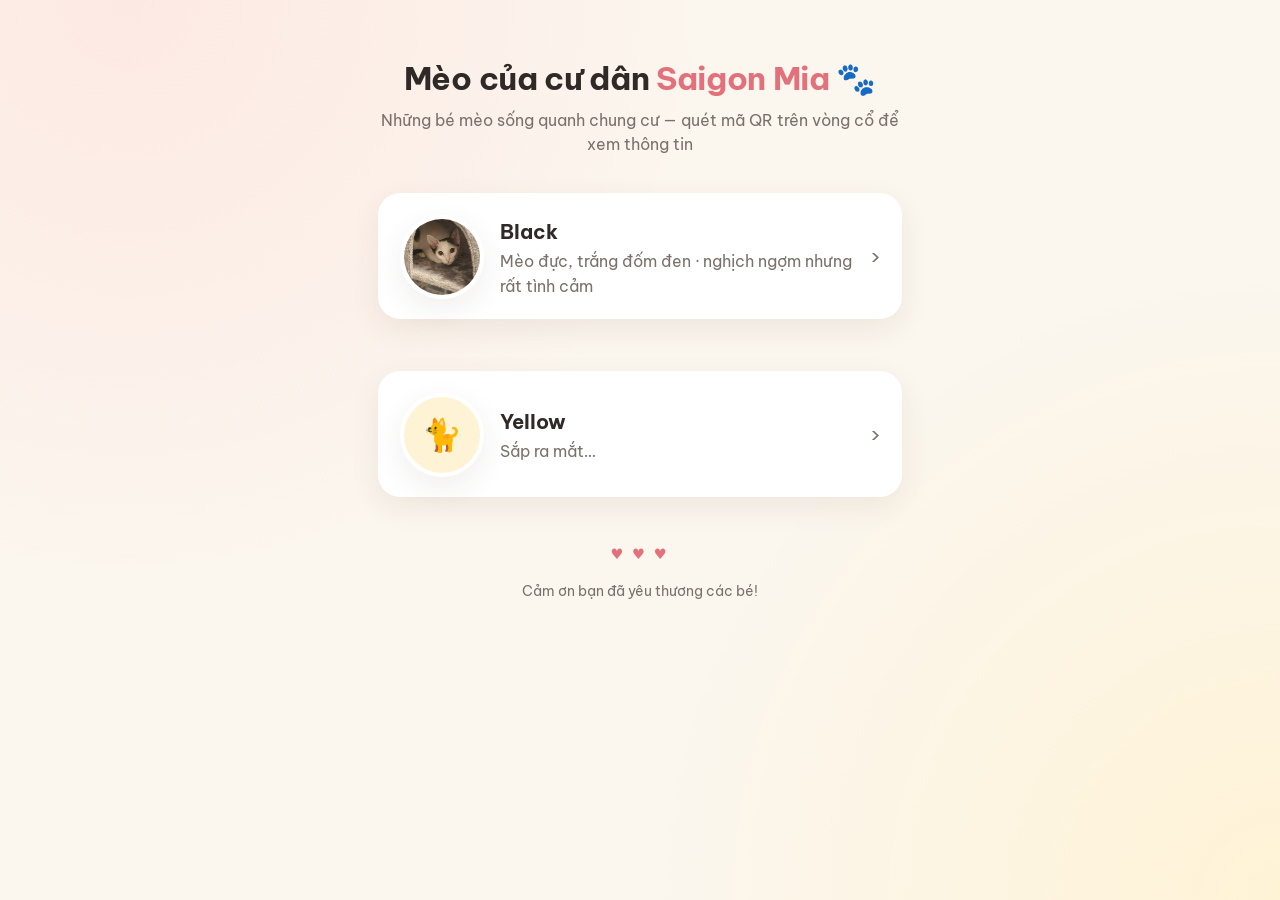
==== index.html @ 401604a2 "Cat pages for Black + Yellow, collar tag engraving" ====
<!doctype html>
<html lang="vi">
<head>
  <meta charset="utf-8">
  <meta name="viewport" content="width=device-width, initial-scale=1">
  <title>Mèo của cư dân Saigon Mia</title>
  <link rel="icon" href="data:image/svg+xml,<svg xmlns='http://www.w3.org/2000/svg' viewBox='0 0 100 100'><text y='.9em' font-size='90'>🐾</text></svg>">
  <link rel="preconnect" href="https://fonts.googleapis.com">
  <link rel="preconnect" href="https://fonts.gstatic.com" crossorigin>
  <link href="https://fonts.googleapis.com/css2?family=Be+Vietnam+Pro:wght@400;500;600;700&display=swap" rel="stylesheet">
  <link rel="stylesheet" href="assets/style.css">
</head>
<body>
<main>

  <section class="hero">
    <h1>Mèo của cư dân <span class="name">Saigon Mia</span> 🐾</h1>
    <p class="tag">Những bé mèo sống quanh chung cư — quét mã QR trên vòng cổ để xem thông tin</p>
  </section>

  <div class="cats">
    <a class="card cat-link" href="black/">
      <img src="assets/black-peek.jpg" alt="Black">
      <div>
        <h2>Black</h2>
        <p>Mèo đực, trắng đốm đen · nghịch ngợm nhưng rất tình cảm</p>
      </div>
      <span class="arrow">›</span>
    </a>

    <a class="card cat-link" href="yellow/">
      <div class="placeholder">🐈</div>
      <div>
        <h2>Yellow</h2>
        <p>Sắp ra mắt…</p>
      </div>
      <span class="arrow">›</span>
    </a>
  </div>

  <footer>
    <p class="hearts">♥ ♥ ♥</p>
    <p>Cảm ơn bạn đã yêu thương các bé!</p>
  </footer>

</main>
</body>
</html>
---- assets/style.css ----
:root {
  --bg: #fbf6ee;
  --card: #ffffff;
  --ink: #2f2a28;
  --muted: #7a716c;
  --accent: #e2717b;
  --accent-soft: #fbe4e6;
  --ok: #4f9d69;
  --ok-soft: #e4f3e8;
  --no: #d9534f;
  --no-soft: #fbe5e4;
  --radius: 22px;
  --shadow: 0 10px 30px rgba(80, 50, 40, 0.08);
}

* { box-sizing: border-box; }

html { -webkit-text-size-adjust: 100%; }

body {
  margin: 0;
  background: var(--bg);
  background-image:
    radial-gradient(circle at 10% 0%, #fde9e3 0, transparent 40%),
    radial-gradient(circle at 100% 100%, #fff3d6 0, transparent 40%);
  color: var(--ink);
  font-family: "Be Vietnam Pro", system-ui, -apple-system, "Segoe UI", Roboto, sans-serif;
  line-height: 1.55;
  min-height: 100vh;
}

main {
  max-width: 560px;
  margin: 0 auto;
  padding: 28px 18px 48px;
}

/* ---------- hero ---------- */
.hero { text-align: center; padding: 8px 0 18px; }

.hero .photo {
  width: 190px;
  height: 190px;
  border-radius: 50%;
  object-fit: cover;
  object-position: center 40%;
  border: 6px solid #fff;
  box-shadow: var(--shadow);
  background: #eee;
}

.hero h1 {
  font-size: 2rem;
  margin: 18px 0 4px;
  letter-spacing: -0.01em;
}

.hero h1 .name { color: var(--accent); }

.hero .tag { color: var(--muted); margin: 0; font-size: 1rem; }

/* ---------- call button ---------- */
.call {
  display: flex;
  flex-direction: column;
  gap: 10px;
  margin: 18px 0 8px;
}

.btn {
  display: flex;
  align-items: center;
  justify-content: center;
  gap: 10px;
  padding: 16px 20px;
  border-radius: 999px;
  font-weight: 700;
  font-size: 1.15rem;
  text-decoration: none;
  color: #fff;
  background: var(--accent);
  box-shadow: 0 8px 20px rgba(226, 113, 123, 0.35);
  transition: transform .12s ease;
}

.btn:active { transform: scale(.98); }

.btn.secondary {
  background: #fff;
  color: var(--ink);
  box-shadow: var(--shadow);
  font-size: 1rem;
}

.btn .num { letter-spacing: .04em; }

/* ---------- cards ---------- */
.card {
  background: var(--card);
  border-radius: var(--radius);
  box-shadow: var(--shadow);
  padding: 22px 22px 20px;
  margin: 18px 0;
}

.card h2 {
  margin: 0 0 12px;
  font-size: 1.1rem;
  display: flex;
  align-items: center;
  gap: 8px;
}

.card p { margin: 0 0 10px; }
.card p:last-child { margin-bottom: 0; }

.notice {
  background: var(--accent-soft);
  border-left: 5px solid var(--accent);
}

/* definition list for facts */
.facts {
  display: grid;
  grid-template-columns: max-content 1fr;
  gap: 8px 16px;
  margin: 0;
}

.facts dt { color: var(--muted); font-weight: 500; }
.facts dd { margin: 0; font-weight: 600; }

/* health rows */
.health { list-style: none; margin: 0; padding: 0; }

.health li {
  display: flex;
  justify-content: space-between;
  align-items: baseline;
  gap: 12px;
  padding: 10px 0;
  border-top: 1px solid #f0eae3;
}

.health li:first-child { border-top: 0; padding-top: 0; }
.health .date { font-weight: 700; white-space: nowrap; }
.health .sub { display: block; color: var(--muted); font-size: .9rem; }

/* food lists */
.food { display: grid; gap: 12px; }

@media (min-width: 480px) { .food { grid-template-columns: 1fr 1fr; } }

.food ul {
  margin: 0;
  padding: 14px 16px 14px 34px;
  border-radius: 16px;
}

.food ul.ok { background: var(--ok-soft); }
.food ul.no { background: var(--no-soft); }
.food li { margin: 4px 0; }
.food li::marker { font-size: .9em; }
.food .label { font-weight: 700; margin: 0 0 6px; }
.food .ok + .label, .food .label.ok { color: var(--ok); }
.food .label.no { color: var(--no); }

/* gallery */
.gallery { display: grid; grid-template-columns: 1fr 1fr; gap: 12px; margin: 18px 0; }

.gallery img {
  width: 100%;
  aspect-ratio: 3 / 4;
  object-fit: cover;
  border-radius: 18px;
  box-shadow: var(--shadow);
  background: #eee;
}

/* footer */
footer {
  text-align: center;
  color: var(--muted);
  font-size: .9rem;
  margin-top: 28px;
}

footer a { color: var(--accent); text-decoration: none; font-weight: 600; }
footer .hearts { color: var(--accent); letter-spacing: .2em; }

/* ---------- index page ---------- */
.cats { display: grid; gap: 16px; }

.cat-link {
  display: flex;
  align-items: center;
  gap: 16px;
  text-decoration: none;
  color: inherit;
}

.cat-link img, .cat-link .placeholder {
  width: 84px;
  height: 84px;
  border-radius: 50%;
  object-fit: cover;
  flex: none;
  border: 4px solid #fff;
  box-shadow: var(--shadow);
}

.cat-link .placeholder {
  display: grid;
  place-items: center;
  background: #fff3d6;
  font-size: 2rem;
}

.cat-link h2 { margin: 0 0 2px; font-size: 1.25rem; }
.cat-link p { margin: 0; color: var(--muted); }
.cat-link .arrow { margin-left: auto; color: var(--muted); font-size: 1.4rem; }
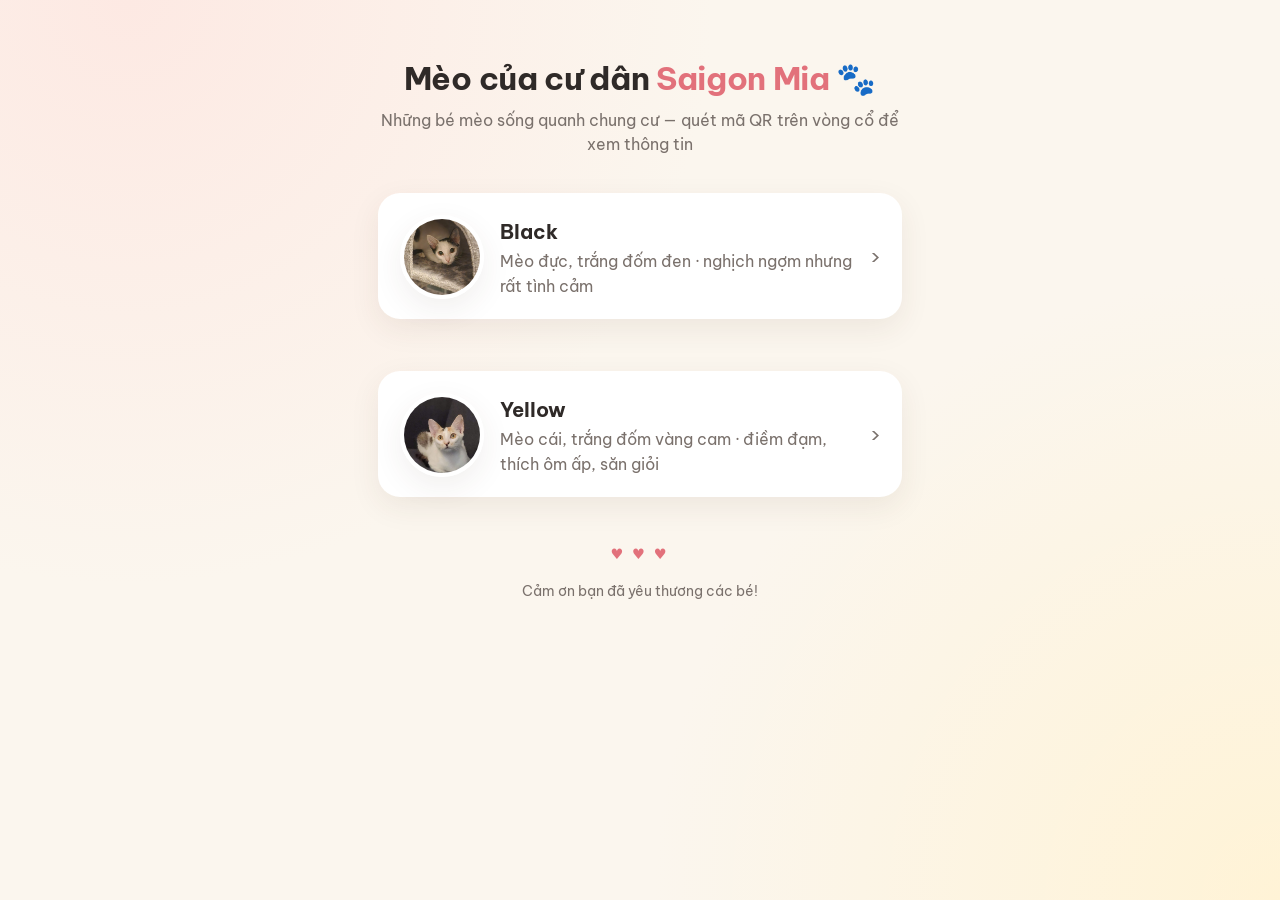
==== commit ad8d09be: "Yellow: page, photos, engraving; sibling links" ====
--- a/index.html
+++ b/index.html
@@ -29,10 +29,10 @@
     </a>
 
     <a class="card cat-link" href="yellow/">
-      <div class="placeholder">🐈</div>
+      <img src="assets/yellow-couch.jpg" alt="Yellow" style="object-position: center 42%">
       <div>
         <h2>Yellow</h2>
-        <p>Sắp ra mắt…</p>
+        <p>Mèo cái, trắng đốm vàng cam · điềm đạm, thích ôm ấp, săn giỏi</p>
       </div>
       <span class="arrow">›</span>
     </a>
@@ -44,5 +44,7 @@
   </footer>
 
 </main>
+<!-- visit counter: private dashboard at https://kitties.goatcounter.com -->
+<script data-goatcounter="https://kitties.goatcounter.com/count" async src="//gc.zgo.at/count.js"></script>
 </body>
 </html>
--- a/assets/style.css
+++ b/assets/style.css
@@ -94,6 +94,22 @@
 
 .btn .num { letter-spacing: .04em; }
 
+/* small contact pills (less prominent than .btn) */
+.contact { display: flex; flex-wrap: wrap; gap: 10px; margin-top: 4px; }
+
+.pill {
+  display: inline-flex;
+  align-items: center;
+  gap: 6px;
+  padding: 9px 16px;
+  border-radius: 999px;
+  background: var(--accent-soft);
+  color: var(--ink);
+  font-weight: 600;
+  text-decoration: none;
+  letter-spacing: .02em;
+}
+
 /* ---------- cards ---------- */
 .card {
   background: var(--card);
@@ -129,6 +145,7 @@
 
 .facts dt { color: var(--muted); font-weight: 500; }
 .facts dd { margin: 0; font-weight: 600; }
+.facts a { color: var(--accent); text-decoration: none; }
 
 /* health rows */
 .health { list-style: none; margin: 0; padding: 0; }
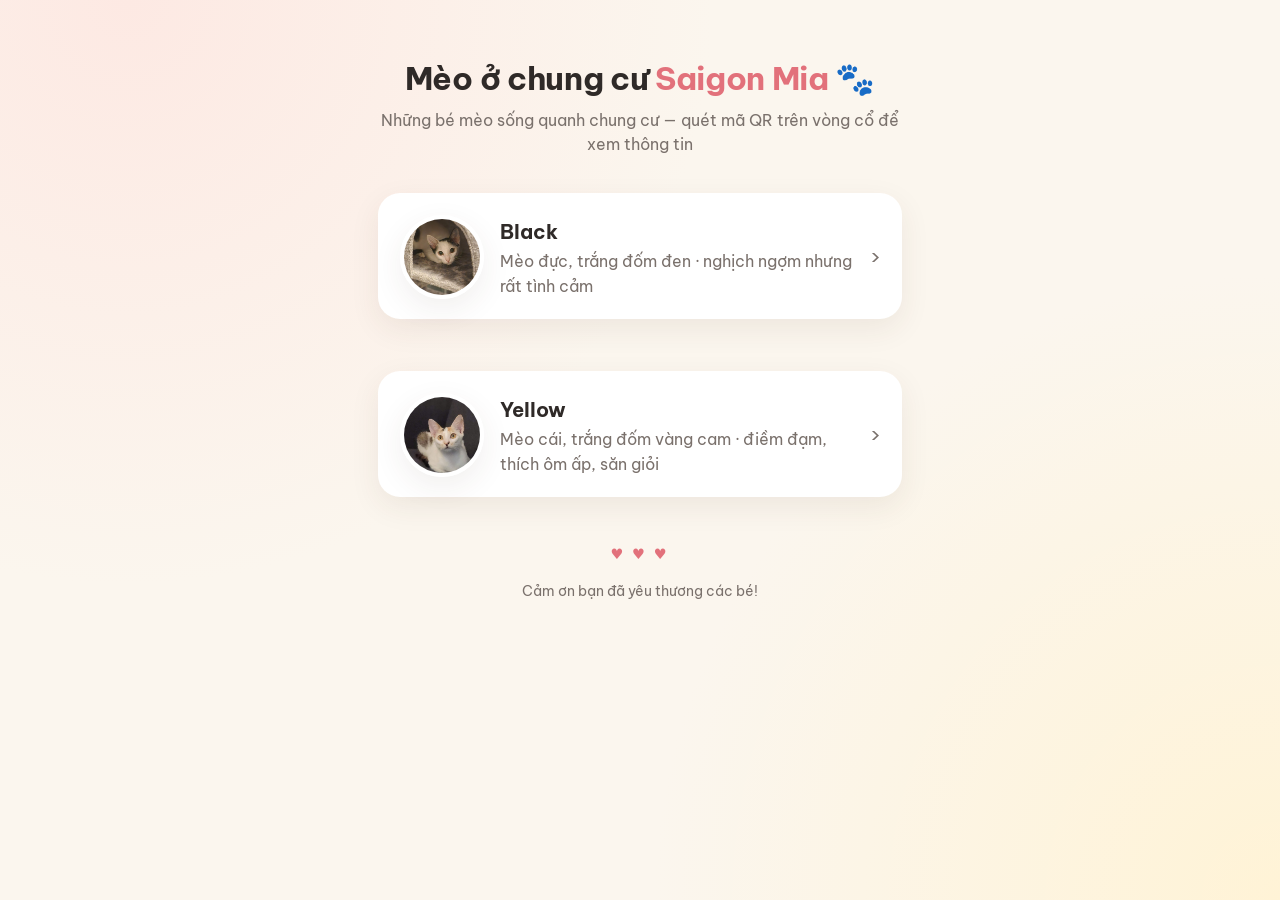
==== commit 838c9bce: "Wording: cats live at Saigon Mia; expand food lists" ====
--- a/index.html
+++ b/index.html
@@ -3,7 +3,7 @@
 <head>
   <meta charset="utf-8">
   <meta name="viewport" content="width=device-width, initial-scale=1">
-  <title>Mèo của cư dân Saigon Mia</title>
+  <title>Mèo ở chung cư Saigon Mia</title>
   <link rel="icon" href="data:image/svg+xml,<svg xmlns='http://www.w3.org/2000/svg' viewBox='0 0 100 100'><text y='.9em' font-size='90'>🐾</text></svg>">
   <link rel="preconnect" href="https://fonts.googleapis.com">
   <link rel="preconnect" href="https://fonts.gstatic.com" crossorigin>
@@ -14,7 +14,7 @@
 <main>
 
   <section class="hero">
-    <h1>Mèo của cư dân <span class="name">Saigon Mia</span> 🐾</h1>
+    <h1>Mèo ở chung cư <span class="name">Saigon Mia</span> 🐾</h1>
     <p class="tag">Những bé mèo sống quanh chung cư — quét mã QR trên vòng cổ để xem thông tin</p>
   </section>
 
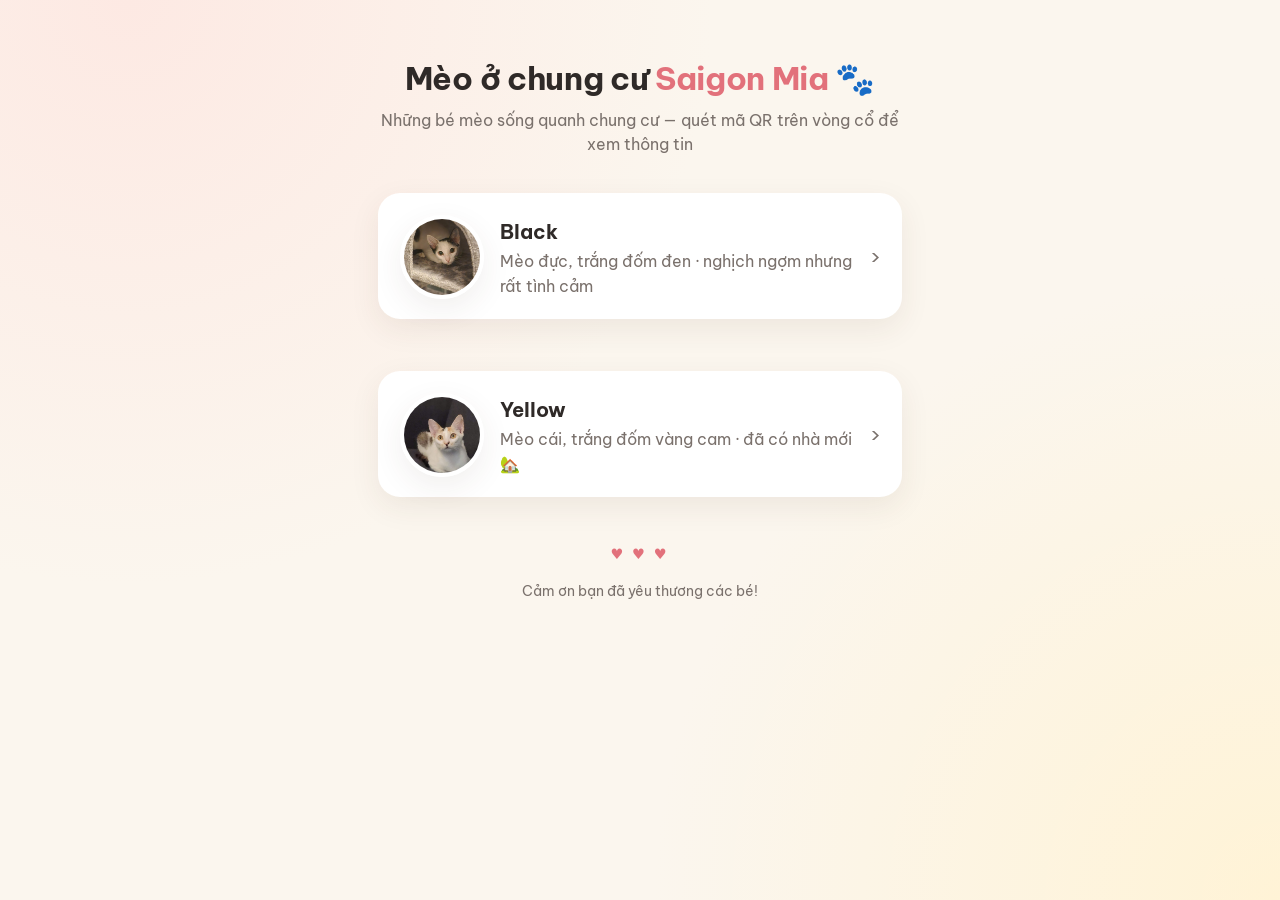
==== commit 3f0eadc7: "Yellow: adopted by Hà; indoor cat page with owner contact" ====
--- a/index.html
+++ b/index.html
@@ -32,7 +32,7 @@
       <img src="assets/yellow-couch.jpg" alt="Yellow" style="object-position: center 42%">
       <div>
         <h2>Yellow</h2>
-        <p>Mèo cái, trắng đốm vàng cam · điềm đạm, thích ôm ấp, săn giỏi</p>
+        <p>Mèo cái, trắng đốm vàng cam · đã có nhà mới 🏡</p>
       </div>
       <span class="arrow">›</span>
     </a>
@@ -44,7 +44,7 @@
   </footer>
 
 </main>
-<!-- visit counter: private dashboard at https://kitties.goatcounter.com -->
-<script data-goatcounter="https://kitties.goatcounter.com/count" async src="//gc.zgo.at/count.js"></script>
+<!-- visit counter: private dashboard at https://okashira.goatcounter.com -->
+<script data-goatcounter="https://okashira.goatcounter.com/count" async src="//gc.zgo.at/count.js"></script>
 </body>
 </html>
--- a/assets/style.css
+++ b/assets/style.css
@@ -236,3 +236,7 @@
 .cat-link h2 { margin: 0 0 2px; font-size: 1.25rem; }
 .cat-link p { margin: 0; color: var(--muted); }
 .cat-link .arrow { margin-left: auto; color: var(--muted); font-size: 1.4rem; }
+
+/* plain bullet lists inside cards */
+.card > ul:not(.health) { margin: 0; padding-left: 20px; }
+.card > ul:not(.health) li { margin: 6px 0; }
